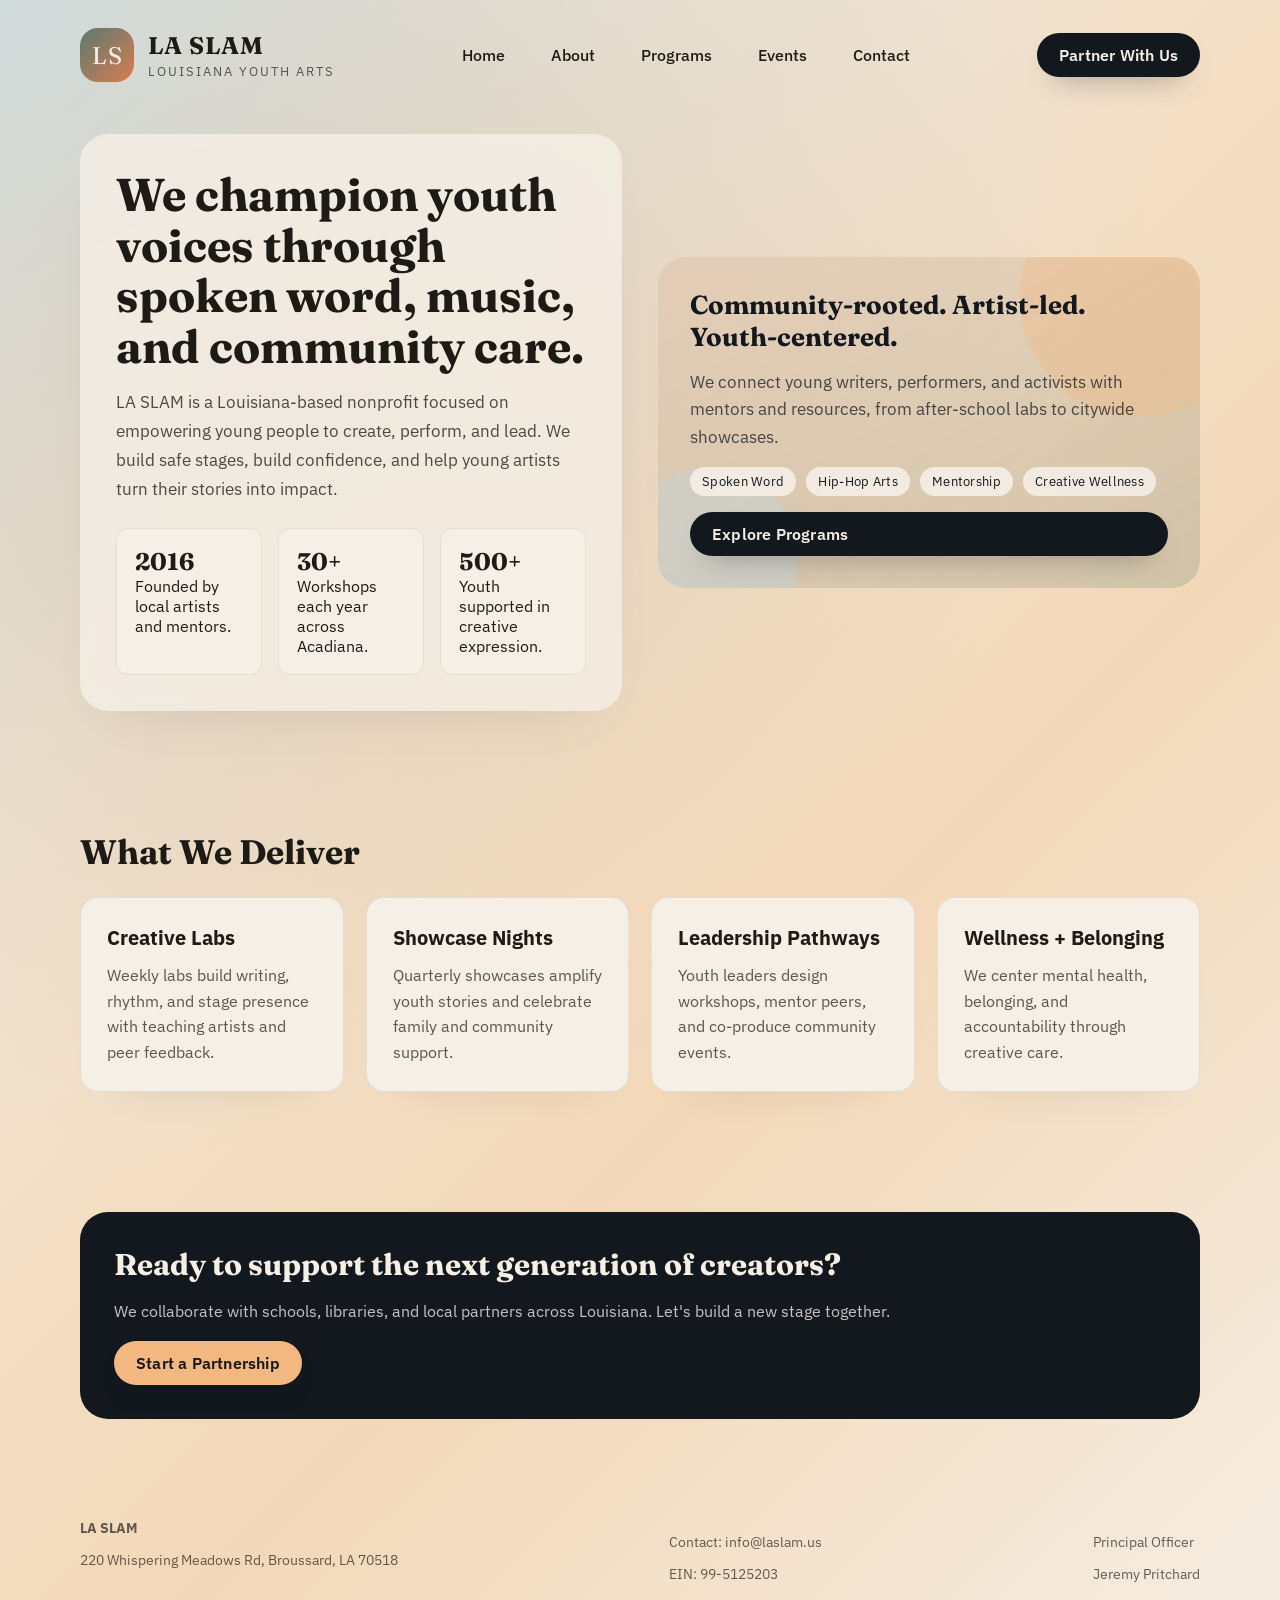
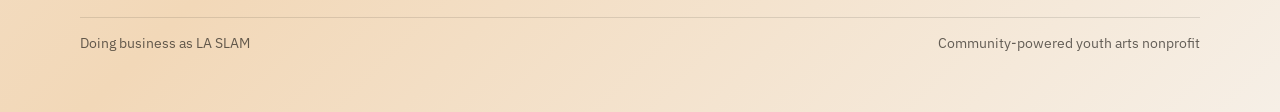
==== index.html @ 97dd2e6e "commit" ====
<!DOCTYPE html>
<html lang="en">
  <head>
    <meta charset="UTF-8" />
    <meta name="viewport" content="width=device-width, initial-scale=1.0" />
    <title>LA SLAM | Community Powered Youth Arts</title>
    <link rel="preconnect" href="https://fonts.googleapis.com" />
    <link rel="preconnect" href="https://fonts.gstatic.com" crossorigin />
    <link
      href="https://fonts.googleapis.com/css2?family=Fraunces:wght@400;600;700&family=IBM+Plex+Sans:wght@300;400;500;600&display=swap"
      rel="stylesheet"
    />
    <link rel="stylesheet" href="css/styles.css" />
  </head>
  <body>
    <a class="skip-link" href="#main">Skip to main content</a>
    <header class="site-header">
      <div class="container header-shell">
        <div class="brand">
          <div class="brand-mark">LS</div>
          <div class="brand-text">
            <h1>LA SLAM</h1>
            <span>Louisiana Youth Arts</span>
          </div>
        </div>
        <nav class="nav" aria-label="Primary">
          <a href="index.html">Home</a>
          <a href="about.html">About</a>
          <a href="programs.html">Programs</a>
          <a href="events.html">Events</a>
          <a href="contact.html">Contact</a>
        </nav>
        <a class="cta" href="contact.html">Partner With Us</a>
      </div>
    </header>

    <main id="main">
      <section class="container hero">
        <div class="hero-card reveal">
          <h2>We champion youth voices through spoken word, music, and community care.</h2>
          <p>
            LA SLAM is a Louisiana-based nonprofit focused on empowering young people to
            create, perform, and lead. We build safe stages, build confidence, and help
            young artists turn their stories into impact.
          </p>
          <div class="hero-stats">
            <div class="stat">
              <strong>2016</strong>
              Founded by local artists and mentors.
            </div>
            <div class="stat">
              <strong>30+ </strong>
              Workshops each year across Acadiana.
            </div>
            <div class="stat">
              <strong>500+ </strong>
              Youth supported in creative expression.
            </div>
          </div>
        </div>
        <div class="glow-panel reveal">
          <div class="panel-content">
            <h3>Community-rooted. Artist-led. Youth-centered.</h3>
            <p>
              We connect young writers, performers, and activists with mentors and
              resources, from after-school labs to citywide showcases.
            </p>
            <div class="tag-row">
              <span class="tag">Spoken Word</span>
              <span class="tag">Hip-Hop Arts</span>
              <span class="tag">Mentorship</span>
              <span class="tag">Creative Wellness</span>
            </div>
            <a class="cta" href="programs.html">Explore Programs</a>
          </div>
        </div>
      </section>

      <section class="section container">
        <h3 class="reveal">What We Deliver</h3>
        <div class="card-grid">
          <article class="card reveal">
            <h4>Creative Labs</h4>
            <p>
              Weekly labs build writing, rhythm, and stage presence with teaching artists
              and peer feedback.
            </p>
          </article>
          <article class="card reveal">
            <h4>Showcase Nights</h4>
            <p>
              Quarterly showcases amplify youth stories and celebrate family and community
              support.
            </p>
          </article>
          <article class="card reveal">
            <h4>Leadership Pathways</h4>
            <p>
              Youth leaders design workshops, mentor peers, and co-produce community events.
            </p>
          </article>
          <article class="card reveal">
            <h4>Wellness + Belonging</h4>
            <p>
              We center mental health, belonging, and accountability through creative care.
            </p>
          </article>
        </div>
      </section>

      <section class="section container">
        <div class="ribbon reveal">
          <h3>Ready to support the next generation of creators?</h3>
          <p>
            We collaborate with schools, libraries, and local partners across Louisiana.
            Let's build a new stage together.
          </p>
          <a class="cta" href="contact.html">Start a Partnership</a>
        </div>
      </section>
    </main>

    <footer class="footer container">
      <div class="footer-top">
        <div>
          <strong>LA SLAM</strong>
          <p>220 Whispering Meadows Rd, Broussard, LA 70518</p>
        </div>
        <div>
          <p>Contact: <a href="mailto:info@laslam.us">info@laslam.us</a></p>
          <p>EIN: 99-5125203</p>
        </div>
        <div>
          <p>Principal Officer</p>
          <p>Jeremy Pritchard</p>
        </div>
      </div>
      <div class="footer-line">
        <span>Doing business as LA SLAM</span>
        <span>Community-powered youth arts nonprofit</span>
      </div>
    </footer>

    <script src="js/main.js"></script>
  </body>
</html>
---- css/styles.css ----
:root {
  --ink: #1e1b16;
  --midnight: #13181f;
  --cream: #f6efe6;
  --sand: #f2d8b8;
  --clay: #d97d54;
  --sage: #5a7a6f;
  --sunrise: #f2b880;
  --sky: #b9d6e4;
  --shadow: rgba(19, 24, 31, 0.16);
  --max-width: 1120px;
  --radius-lg: 28px;
  --radius-md: 18px;
  --radius-sm: 12px;
  --font-display: "Fraunces", "Times New Roman", serif;
  --font-body: "IBM Plex Sans", "Helvetica Neue", Arial, sans-serif;
}

* {
  box-sizing: border-box;
}

body {
  margin: 0;
  font-family: var(--font-body);
  color: var(--ink);
  background: radial-gradient(circle at top left, rgba(185, 214, 228, 0.6), transparent 55%),
    radial-gradient(circle at 20% 20%, rgba(242, 184, 128, 0.5), transparent 45%),
    linear-gradient(135deg, #f6efe6 0%, #f2d8b8 60%, #f6efe6 100%);
  min-height: 100vh;
}

img {
  max-width: 100%;
  display: block;
}

a {
  color: inherit;
  text-decoration: none;
}

.container {
  width: min(var(--max-width), 92vw);
  margin: 0 auto;
}

.skip-link {
  position: absolute;
  left: -999px;
  top: 16px;
  background: var(--midnight);
  color: var(--cream);
  padding: 10px 16px;
  border-radius: 999px;
  z-index: 10;
}

.skip-link:focus {
  left: 16px;
}

.site-header {
  padding: 28px 0 12px;
}

.header-shell {
  display: flex;
  align-items: center;
  justify-content: space-between;
  gap: 24px;
}

.brand {
  display: flex;
  align-items: center;
  gap: 14px;
}

.brand-mark {
  width: 54px;
  height: 54px;
  border-radius: 18px;
  background: linear-gradient(135deg, var(--sage), var(--clay));
  display: grid;
  place-items: center;
  color: var(--cream);
  font-family: var(--font-display);
  font-size: 24px;
  letter-spacing: 1px;
}

.brand-text h1 {
  margin: 0;
  font-family: var(--font-display);
  font-size: 24px;
  letter-spacing: 1px;
}

.brand-text span {
  font-size: 13px;
  text-transform: uppercase;
  letter-spacing: 2px;
  color: rgba(30, 27, 22, 0.7);
}

.nav {
  display: flex;
  gap: 18px;
  font-weight: 500;
}

.nav a {
  padding: 10px 14px;
  border-radius: 999px;
  transition: background 0.3s ease, transform 0.3s ease;
}

.nav a:hover,
.nav a:focus {
  background: rgba(90, 122, 111, 0.16);
  transform: translateY(-2px);
}

.cta {
  display: inline-flex;
  align-items: center;
  gap: 8px;
  padding: 12px 22px;
  border-radius: 999px;
  background: var(--midnight);
  color: var(--cream);
  font-weight: 600;
  letter-spacing: 0.2px;
  box-shadow: 0 14px 28px -18px rgba(19, 24, 31, 0.8);
  transition: transform 0.3s ease, box-shadow 0.3s ease;
}

.cta:hover,
.cta:focus {
  transform: translateY(-2px);
  box-shadow: 0 18px 28px -18px rgba(19, 24, 31, 0.85);
}

.hero {
  display: grid;
  grid-template-columns: repeat(auto-fit, minmax(260px, 1fr));
  align-items: center;
  gap: 36px;
  padding: 40px 0 60px;
}

.hero-card {
  background: rgba(246, 239, 230, 0.8);
  border-radius: var(--radius-lg);
  padding: 36px;
  box-shadow: 0 24px 60px -40px var(--shadow);
  backdrop-filter: blur(6px);
}

.hero h2 {
  font-family: var(--font-display);
  font-size: clamp(32px, 4vw, 46px);
  margin: 0 0 16px;
  line-height: 1.1;
}

.hero p {
  font-size: 17px;
  line-height: 1.7;
  color: rgba(30, 27, 22, 0.78);
  margin: 0 0 24px;
}

.hero-stats {
  display: grid;
  grid-template-columns: repeat(auto-fit, minmax(140px, 1fr));
  gap: 16px;
}

.stat {
  background: var(--cream);
  padding: 18px;
  border-radius: var(--radius-sm);
  border: 1px solid rgba(30, 27, 22, 0.08);
}

.stat strong {
  font-size: 24px;
  font-family: var(--font-display);
  display: block;
}

.glow-panel {
  position: relative;
  border-radius: var(--radius-lg);
  background: linear-gradient(150deg, rgba(217, 125, 84, 0.12), rgba(90, 122, 111, 0.22));
  padding: 32px;
  min-height: 320px;
  overflow: hidden;
}

.glow-panel::before,
.glow-panel::after {
  content: "";
  position: absolute;
  border-radius: 50%;
  opacity: 0.35;
}

.glow-panel::before {
  width: 240px;
  height: 240px;
  background: var(--sunrise);
  top: -80px;
  right: -60px;
}

.glow-panel::after {
  width: 180px;
  height: 180px;
  background: var(--sky);
  bottom: -60px;
  left: -40px;
}

.panel-content {
  position: relative;
  z-index: 1;
  display: flex;
  flex-direction: column;
  gap: 16px;
  color: var(--midnight);
}

.panel-content h3 {
  margin: 0;
  font-family: var(--font-display);
  font-size: 26px;
}

.panel-content p {
  margin: 0;
  line-height: 1.6;
  color: rgba(19, 24, 31, 0.75);
}

.tag-row {
  display: flex;
  flex-wrap: wrap;
  gap: 10px;
}

.tag {
  padding: 6px 12px;
  border-radius: 999px;
  background: rgba(246, 239, 230, 0.9);
  font-size: 13px;
  letter-spacing: 0.3px;
}

.section {
  padding: 60px 0;
}

.section h3 {
  font-family: var(--font-display);
  font-size: clamp(26px, 3vw, 34px);
  margin: 0 0 24px;
}

.card-grid {
  display: grid;
  grid-template-columns: repeat(auto-fit, minmax(240px, 1fr));
  gap: 22px;
}

.card {
  background: var(--cream);
  padding: 26px;
  border-radius: var(--radius-md);
  box-shadow: 0 24px 50px -40px var(--shadow);
  border: 1px solid rgba(30, 27, 22, 0.08);
}

.card h4 {
  margin: 0 0 12px;
  font-size: 20px;
}

.card p {
  margin: 0;
  line-height: 1.6;
  color: rgba(30, 27, 22, 0.72);
}

.event-meta {
  display: flex;
  gap: 10px;
  align-items: center;
  font-size: 12px;
  text-transform: uppercase;
  letter-spacing: 1px;
  color: rgba(30, 27, 22, 0.6);
  margin-bottom: 12px;
}

.event-pill {
  background: var(--sunrise);
  color: var(--midnight);
  padding: 4px 10px;
  border-radius: 999px;
  font-weight: 600;
}

.ribbon {
  background: var(--midnight);
  color: var(--cream);
  border-radius: var(--radius-lg);
  padding: 34px;
  display: flex;
  flex-direction: column;
  gap: 16px;
}

.ribbon h3 {
  margin: 0;
  font-family: var(--font-display);
  font-size: 30px;
}

.ribbon p {
  margin: 0;
  color: rgba(246, 239, 230, 0.8);
  line-height: 1.6;
}

.ribbon .cta {
  align-self: flex-start;
  background: var(--sunrise);
  color: var(--midnight);
}

.split {
  display: grid;
  grid-template-columns: repeat(auto-fit, minmax(260px, 1fr));
  gap: 24px;
  align-items: start;
}

.list {
  display: grid;
  gap: 14px;
}

.list-item {
  display: flex;
  gap: 12px;
  align-items: start;
}

.dot {
  width: 10px;
  height: 10px;
  border-radius: 50%;
  background: var(--clay);
  margin-top: 6px;
}

.footer {
  padding: 40px 0 60px;
  color: rgba(30, 27, 22, 0.68);
  font-size: 14px;
}

.footer-top {
  display: flex;
  flex-wrap: wrap;
  justify-content: space-between;
  gap: 24px;
}

.footer a {
  color: inherit;
}

.footer-line {
  margin-top: 20px;
  border-top: 1px solid rgba(30, 27, 22, 0.12);
  padding-top: 16px;
  display: flex;
  flex-wrap: wrap;
  justify-content: space-between;
  gap: 12px;
}

.reveal {
  opacity: 0;
  transform: translateY(18px);
  transition: opacity 0.6s ease, transform 0.6s ease;
}

.reveal.is-visible {
  opacity: 1;
  transform: translateY(0);
}

.page-hero {
  padding: 30px 0 10px;
}

.page-hero h2 {
  font-family: var(--font-display);
  font-size: clamp(28px, 4vw, 42px);
  margin-bottom: 12px;
}

.page-hero p {
  margin: 0;
  line-height: 1.6;
  color: rgba(30, 27, 22, 0.72);
}

.contact-card {
  background: var(--cream);
  border-radius: var(--radius-lg);
  padding: 30px;
  border: 1px solid rgba(30, 27, 22, 0.08);
  box-shadow: 0 24px 50px -40px var(--shadow);
}

.contact-card h4 {
  margin: 0 0 14px;
}

.contact-card a {
  font-weight: 600;
}

.contact-grid {
  display: grid;
  grid-template-columns: repeat(auto-fit, minmax(220px, 1fr));
  gap: 20px;
}

@media (max-width: 860px) {
  .nav {
    flex-wrap: wrap;
    justify-content: center;
  }

  .header-shell {
    flex-direction: column;
  }

  .hero {
    padding-top: 24px;
  }
}

@media (max-width: 560px) {
  .hero-card,
  .glow-panel,
  .ribbon,
  .contact-card {
    padding: 22px;
  }

  .brand {
    flex-direction: column;
    text-align: center;
  }

  .brand-text h1 {
    font-size: 22px;
  }
}
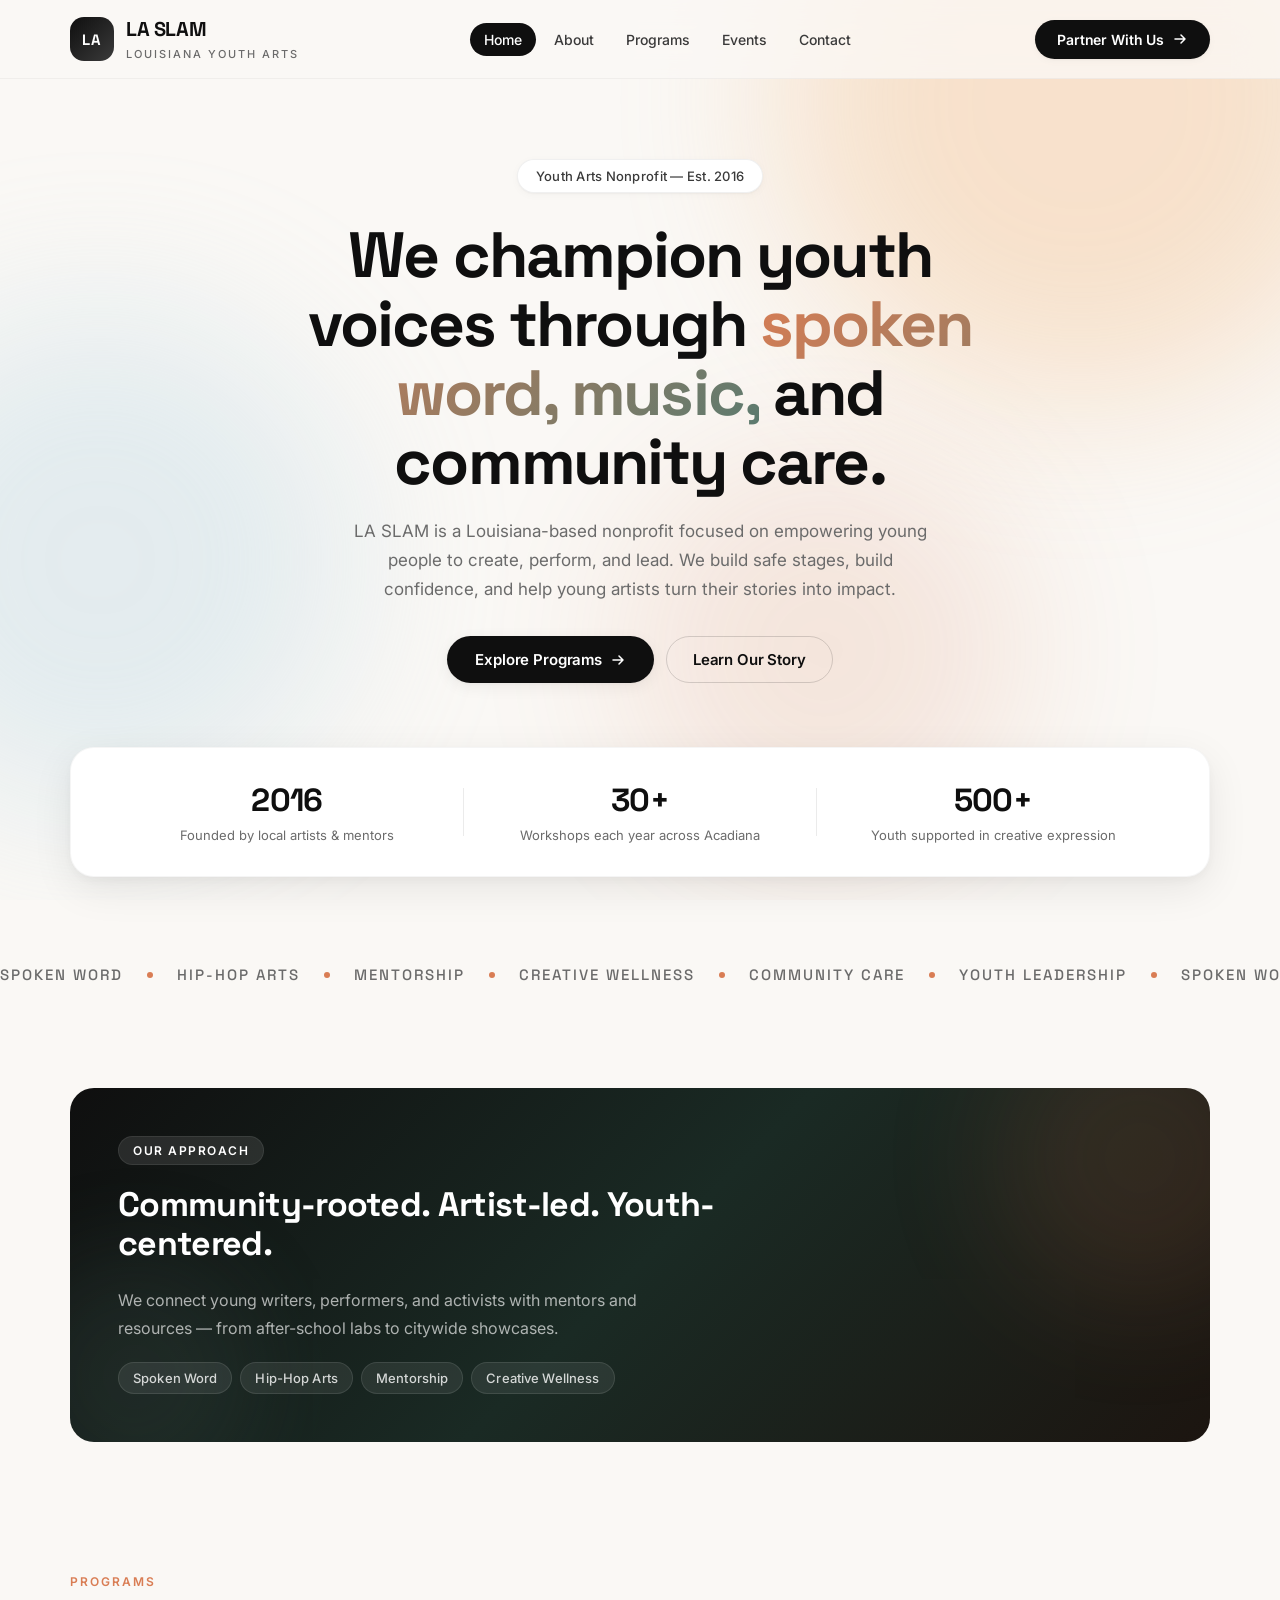
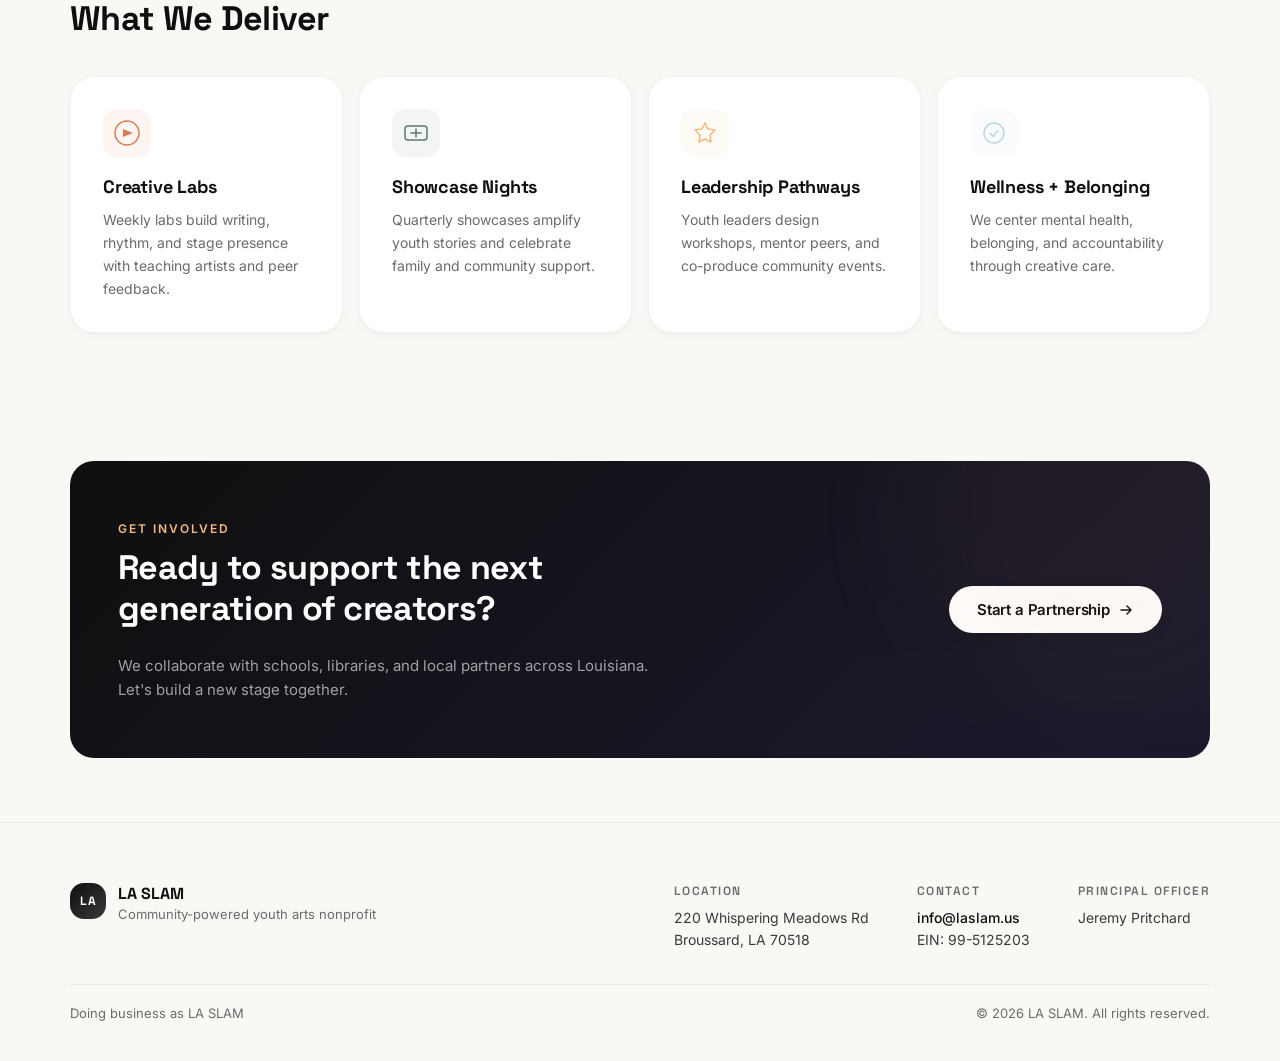
==== commit 6ee7a8e0: "feat: enhance homepage layout and interactivity - Updated font styles to use Space Grotesk and Inter" ====
--- a/index.html
+++ b/index.html
@@ -7,99 +7,176 @@
     <link rel="preconnect" href="https://fonts.googleapis.com" />
     <link rel="preconnect" href="https://fonts.gstatic.com" crossorigin />
     <link
-      href="https://fonts.googleapis.com/css2?family=Fraunces:wght@400;600;700&family=IBM+Plex+Sans:wght@300;400;500;600&display=swap"
+      href="https://fonts.googleapis.com/css2?family=Space+Grotesk:wght@400;500;600;700&family=Inter:wght@300;400;500;600&display=swap"
       rel="stylesheet"
     />
     <link rel="stylesheet" href="css/styles.css" />
   </head>
   <body>
     <a class="skip-link" href="#main">Skip to main content</a>
+
+    <!-- Floating background shapes -->
+    <div class="bg-shapes" aria-hidden="true">
+      <div class="bg-shape bg-shape--1"></div>
+      <div class="bg-shape bg-shape--2"></div>
+      <div class="bg-shape bg-shape--3"></div>
+    </div>
+
     <header class="site-header">
       <div class="container header-shell">
         <div class="brand">
-          <div class="brand-mark">LS</div>
+          <div class="brand-mark">
+            <span>LA</span>
+          </div>
           <div class="brand-text">
             <h1>LA SLAM</h1>
             <span>Louisiana Youth Arts</span>
           </div>
         </div>
         <nav class="nav" aria-label="Primary">
-          <a href="index.html">Home</a>
+          <a href="index.html" class="nav-active">Home</a>
           <a href="about.html">About</a>
           <a href="programs.html">Programs</a>
           <a href="events.html">Events</a>
           <a href="contact.html">Contact</a>
         </nav>
-        <a class="cta" href="contact.html">Partner With Us</a>
+        <a class="cta cta--header" href="contact.html">
+          <span>Partner With Us</span>
+          <svg width="16" height="16" viewBox="0 0 16 16" fill="none"><path d="M3 8h10m0 0L9 4m4 4L9 12" stroke="currentColor" stroke-width="1.5" stroke-linecap="round" stroke-linejoin="round"/></svg>
+        </a>
       </div>
     </header>
 
     <main id="main">
-      <section class="container hero">
-        <div class="hero-card reveal">
-          <h2>We champion youth voices through spoken word, music, and community care.</h2>
-          <p>
+      <!-- Hero -->
+      <section class="hero">
+        <div class="container hero-inner">
+          <div class="hero-badge reveal">Youth Arts Nonprofit &mdash; Est. 2016</div>
+          <h2 class="hero-title reveal">
+            We champion youth voices through
+            <span class="text-gradient">spoken word, music,</span>
+            and community care.
+          </h2>
+          <p class="hero-sub reveal">
             LA SLAM is a Louisiana-based nonprofit focused on empowering young people to
             create, perform, and lead. We build safe stages, build confidence, and help
             young artists turn their stories into impact.
           </p>
-          <div class="hero-stats">
-            <div class="stat">
-              <strong>2016</strong>
-              Founded by local artists and mentors.
-            </div>
-            <div class="stat">
-              <strong>30+ </strong>
-              Workshops each year across Acadiana.
-            </div>
-            <div class="stat">
-              <strong>500+ </strong>
-              Youth supported in creative expression.
-            </div>
-          </div>
-        </div>
-        <div class="glow-panel reveal">
-          <div class="panel-content">
-            <h3>Community-rooted. Artist-led. Youth-centered.</h3>
-            <p>
-              We connect young writers, performers, and activists with mentors and
-              resources, from after-school labs to citywide showcases.
-            </p>
-            <div class="tag-row">
-              <span class="tag">Spoken Word</span>
-              <span class="tag">Hip-Hop Arts</span>
-              <span class="tag">Mentorship</span>
-              <span class="tag">Creative Wellness</span>
-            </div>
-            <a class="cta" href="programs.html">Explore Programs</a>
-          </div>
-        </div>
-      </section>
-
+          <div class="hero-actions reveal">
+            <a class="cta cta--primary" href="programs.html">
+              <span>Explore Programs</span>
+              <svg width="16" height="16" viewBox="0 0 16 16" fill="none"><path d="M3 8h10m0 0L9 4m4 4L9 12" stroke="currentColor" stroke-width="1.5" stroke-linecap="round" stroke-linejoin="round"/></svg>
+            </a>
+            <a class="cta cta--outline" href="about.html">Learn Our Story</a>
+          </div>
+        </div>
+
+        <div class="container stats-bar reveal">
+          <div class="stat">
+            <strong class="stat-num" data-count="2016">2016</strong>
+            <span class="stat-label">Founded by local artists &amp; mentors</span>
+          </div>
+          <div class="stat-divider"></div>
+          <div class="stat">
+            <strong class="stat-num">30+</strong>
+            <span class="stat-label">Workshops each year across Acadiana</span>
+          </div>
+          <div class="stat-divider"></div>
+          <div class="stat">
+            <strong class="stat-num">500+</strong>
+            <span class="stat-label">Youth supported in creative expression</span>
+          </div>
+        </div>
+      </section>
+
+      <!-- Marquee -->
+      <div class="marquee-wrap" aria-hidden="true">
+        <div class="marquee">
+          <span>Spoken Word</span>
+          <span class="marquee-dot"></span>
+          <span>Hip-Hop Arts</span>
+          <span class="marquee-dot"></span>
+          <span>Mentorship</span>
+          <span class="marquee-dot"></span>
+          <span>Creative Wellness</span>
+          <span class="marquee-dot"></span>
+          <span>Community Care</span>
+          <span class="marquee-dot"></span>
+          <span>Youth Leadership</span>
+          <span class="marquee-dot"></span>
+          <span>Spoken Word</span>
+          <span class="marquee-dot"></span>
+          <span>Hip-Hop Arts</span>
+          <span class="marquee-dot"></span>
+          <span>Mentorship</span>
+          <span class="marquee-dot"></span>
+          <span>Creative Wellness</span>
+          <span class="marquee-dot"></span>
+          <span>Community Care</span>
+          <span class="marquee-dot"></span>
+          <span>Youth Leadership</span>
+          <span class="marquee-dot"></span>
+        </div>
+      </div>
+
+      <!-- Mission Panel -->
       <section class="section container">
-        <h3 class="reveal">What We Deliver</h3>
+        <div class="mission-panel reveal">
+          <div class="mission-label">Our Approach</div>
+          <h3 class="mission-title">Community-rooted. Artist-led. Youth-centered.</h3>
+          <p class="mission-desc">
+            We connect young writers, performers, and activists with mentors and
+            resources &mdash; from after-school labs to citywide showcases.
+          </p>
+          <div class="tag-row">
+            <span class="tag">Spoken Word</span>
+            <span class="tag">Hip-Hop Arts</span>
+            <span class="tag">Mentorship</span>
+            <span class="tag">Creative Wellness</span>
+          </div>
+        </div>
+      </section>
+
+      <!-- What We Deliver -->
+      <section class="section container">
+        <div class="section-header reveal">
+          <span class="section-label">Programs</span>
+          <h3>What We Deliver</h3>
+        </div>
         <div class="card-grid">
-          <article class="card reveal">
+          <article class="card reveal" style="--card-accent: #d97d54">
+            <div class="card-icon">
+              <svg width="28" height="28" viewBox="0 0 28 28" fill="none"><circle cx="14" cy="14" r="12" stroke="currentColor" stroke-width="1.5"/><path d="M10 18V10l10 4-10 4z" fill="currentColor"/></svg>
+            </div>
             <h4>Creative Labs</h4>
             <p>
               Weekly labs build writing, rhythm, and stage presence with teaching artists
               and peer feedback.
             </p>
           </article>
-          <article class="card reveal">
+          <article class="card reveal" style="--card-accent: #5a7a6f">
+            <div class="card-icon">
+              <svg width="28" height="28" viewBox="0 0 28 28" fill="none"><rect x="3" y="7" width="22" height="14" rx="3" stroke="currentColor" stroke-width="1.5"/><path d="M9 14h10M14 10v8" stroke="currentColor" stroke-width="1.5" stroke-linecap="round"/></svg>
+            </div>
             <h4>Showcase Nights</h4>
             <p>
               Quarterly showcases amplify youth stories and celebrate family and community
               support.
             </p>
           </article>
-          <article class="card reveal">
+          <article class="card reveal" style="--card-accent: #f2b880">
+            <div class="card-icon">
+              <svg width="28" height="28" viewBox="0 0 28 28" fill="none"><path d="M14 4l3 6 7 1-5 5 1 7-6-3-6 3 1-7-5-5 7-1 3-6z" stroke="currentColor" stroke-width="1.5" stroke-linejoin="round"/></svg>
+            </div>
             <h4>Leadership Pathways</h4>
             <p>
               Youth leaders design workshops, mentor peers, and co-produce community events.
             </p>
           </article>
-          <article class="card reveal">
+          <article class="card reveal" style="--card-accent: #b9d6e4">
+            <div class="card-icon">
+              <svg width="28" height="28" viewBox="0 0 28 28" fill="none"><path d="M14 24c5.523 0 10-4.477 10-10S19.523 4 14 4 4 8.477 4 14s4.477 10 10 10z" stroke="currentColor" stroke-width="1.5"/><path d="M10 14.5l3 3 5-6" stroke="currentColor" stroke-width="1.5" stroke-linecap="round" stroke-linejoin="round"/></svg>
+            </div>
             <h4>Wellness + Belonging</h4>
             <p>
               We center mental health, belonging, and accountability through creative care.
@@ -108,36 +185,57 @@
         </div>
       </section>
 
+      <!-- CTA Ribbon -->
       <section class="section container">
         <div class="ribbon reveal">
-          <h3>Ready to support the next generation of creators?</h3>
-          <p>
-            We collaborate with schools, libraries, and local partners across Louisiana.
-            Let's build a new stage together.
-          </p>
-          <a class="cta" href="contact.html">Start a Partnership</a>
+          <div class="ribbon-content">
+            <span class="ribbon-label">Get Involved</span>
+            <h3>Ready to support the next generation of creators?</h3>
+            <p>
+              We collaborate with schools, libraries, and local partners across Louisiana.
+              Let's build a new stage together.
+            </p>
+          </div>
+          <a class="cta cta--ribbon" href="contact.html">
+            <span>Start a Partnership</span>
+            <svg width="16" height="16" viewBox="0 0 16 16" fill="none"><path d="M3 8h10m0 0L9 4m4 4L9 12" stroke="currentColor" stroke-width="1.5" stroke-linecap="round" stroke-linejoin="round"/></svg>
+          </a>
         </div>
       </section>
     </main>
 
-    <footer class="footer container">
-      <div class="footer-top">
-        <div>
-          <strong>LA SLAM</strong>
-          <p>220 Whispering Meadows Rd, Broussard, LA 70518</p>
-        </div>
-        <div>
-          <p>Contact: <a href="mailto:info@laslam.us">info@laslam.us</a></p>
-          <p>EIN: 99-5125203</p>
-        </div>
-        <div>
-          <p>Principal Officer</p>
-          <p>Jeremy Pritchard</p>
-        </div>
-      </div>
-      <div class="footer-line">
-        <span>Doing business as LA SLAM</span>
-        <span>Community-powered youth arts nonprofit</span>
+    <footer class="footer">
+      <div class="container">
+        <div class="footer-top">
+          <div class="footer-brand">
+            <div class="brand-mark brand-mark--sm">
+              <span>LA</span>
+            </div>
+            <div>
+              <strong>LA SLAM</strong>
+              <p>Community-powered youth arts nonprofit</p>
+            </div>
+          </div>
+          <div class="footer-cols">
+            <div class="footer-col">
+              <h5>Location</h5>
+              <p>220 Whispering Meadows Rd<br>Broussard, LA 70518</p>
+            </div>
+            <div class="footer-col">
+              <h5>Contact</h5>
+              <p><a href="mailto:info@laslam.us">info@laslam.us</a></p>
+              <p>EIN: 99-5125203</p>
+            </div>
+            <div class="footer-col">
+              <h5>Principal Officer</h5>
+              <p>Jeremy Pritchard</p>
+            </div>
+          </div>
+        </div>
+        <div class="footer-line">
+          <span>Doing business as LA SLAM</span>
+          <span>&copy; 2026 LA SLAM. All rights reserved.</span>
+        </div>
       </div>
     </footer>
 
--- a/css/styles.css
+++ b/css/styles.css
@@ -1,297 +1,700 @@
+/* ===== Design Tokens ===== */
 :root {
-  --ink: #1e1b16;
-  --midnight: #13181f;
-  --cream: #f6efe6;
-  --sand: #f2d8b8;
-  --clay: #d97d54;
+  --ink: #0f0f0f;
+  --ink-soft: #3a3a3a;
+  --ink-muted: #6b6b6b;
+  --surface: #ffffff;
+  --surface-dim: #f7f7f5;
+  --surface-hover: #f0eeeb;
+  --accent: #d97d54;
+  --accent-soft: rgba(217, 125, 84, 0.12);
   --sage: #5a7a6f;
+  --sage-soft: rgba(90, 122, 111, 0.1);
   --sunrise: #f2b880;
   --sky: #b9d6e4;
-  --shadow: rgba(19, 24, 31, 0.16);
-  --max-width: 1120px;
-  --radius-lg: 28px;
-  --radius-md: 18px;
-  --radius-sm: 12px;
-  --font-display: "Fraunces", "Times New Roman", serif;
-  --font-body: "IBM Plex Sans", "Helvetica Neue", Arial, sans-serif;
-}
-
-* {
-  box-sizing: border-box;
-}
-
+  --cream: #faf8f5;
+  --shadow-sm: 0 1px 2px rgba(0,0,0,0.04), 0 2px 8px rgba(0,0,0,0.03);
+  --shadow-md: 0 4px 16px rgba(0,0,0,0.06), 0 1px 4px rgba(0,0,0,0.04);
+  --shadow-lg: 0 12px 40px rgba(0,0,0,0.08), 0 4px 12px rgba(0,0,0,0.04);
+  --shadow-xl: 0 24px 60px rgba(0,0,0,0.1), 0 8px 20px rgba(0,0,0,0.06);
+  --max-width: 1140px;
+  --radius-full: 999px;
+  --radius-xl: 24px;
+  --radius-lg: 18px;
+  --radius-md: 14px;
+  --radius-sm: 10px;
+  --font-display: "Space Grotesk", system-ui, sans-serif;
+  --font-body: "Inter", system-ui, sans-serif;
+  --ease-out: cubic-bezier(0.16, 1, 0.3, 1);
+  --ease-spring: cubic-bezier(0.34, 1.56, 0.64, 1);
+}
+
+/* ===== Reset ===== */
+*, *::before, *::after { box-sizing: border-box; margin: 0; }
 body {
-  margin: 0;
   font-family: var(--font-body);
   color: var(--ink);
-  background: radial-gradient(circle at top left, rgba(185, 214, 228, 0.6), transparent 55%),
-    radial-gradient(circle at 20% 20%, rgba(242, 184, 128, 0.5), transparent 45%),
-    linear-gradient(135deg, #f6efe6 0%, #f2d8b8 60%, #f6efe6 100%);
+  background: var(--cream);
   min-height: 100vh;
-}
-
-img {
-  max-width: 100%;
-  display: block;
-}
-
-a {
-  color: inherit;
-  text-decoration: none;
-}
-
+  overflow-x: hidden;
+  -webkit-font-smoothing: antialiased;
+  -moz-osx-font-smoothing: grayscale;
+}
+img { max-width: 100%; display: block; }
+a { color: inherit; text-decoration: none; }
+h1, h2, h3, h4, h5 { font-family: var(--font-display); }
+
+/* ===== Layout ===== */
 .container {
-  width: min(var(--max-width), 92vw);
+  width: min(var(--max-width), 90vw);
   margin: 0 auto;
 }
 
+/* ===== Background Shapes ===== */
+.bg-shapes {
+  position: fixed;
+  inset: 0;
+  pointer-events: none;
+  z-index: 0;
+  overflow: hidden;
+}
+.bg-shape {
+  position: absolute;
+  border-radius: 50%;
+  filter: blur(80px);
+  opacity: 0.35;
+  animation: floatShape 20s ease-in-out infinite;
+}
+.bg-shape--1 {
+  width: 600px; height: 600px;
+  background: var(--sunrise);
+  top: -200px; right: -100px;
+  animation-delay: 0s;
+}
+.bg-shape--2 {
+  width: 500px; height: 500px;
+  background: var(--sky);
+  bottom: 10%; left: -150px;
+  animation-delay: -7s;
+}
+.bg-shape--3 {
+  width: 400px; height: 400px;
+  background: var(--accent);
+  top: 50%; right: 20%;
+  opacity: 0.15;
+  animation-delay: -14s;
+}
+@keyframes floatShape {
+  0%, 100% { transform: translate(0, 0) scale(1); }
+  33% { transform: translate(30px, -20px) scale(1.05); }
+  66% { transform: translate(-20px, 15px) scale(0.95); }
+}
+
+/* ===== Skip Link ===== */
 .skip-link {
   position: absolute;
-  left: -999px;
-  top: 16px;
-  background: var(--midnight);
-  color: var(--cream);
+  left: -999px; top: 16px;
+  background: var(--ink);
+  color: var(--surface);
   padding: 10px 16px;
-  border-radius: 999px;
-  z-index: 10;
-}
-
-.skip-link:focus {
-  left: 16px;
-}
-
+  border-radius: var(--radius-full);
+  z-index: 100;
+  font-size: 14px;
+}
+.skip-link:focus { left: 16px; }
+
+/* ===== Header ===== */
 .site-header {
-  padding: 28px 0 12px;
-}
-
+  position: sticky;
+  top: 0;
+  z-index: 50;
+  padding: 16px 0;
+  background: rgba(250, 248, 245, 0.8);
+  backdrop-filter: blur(20px) saturate(1.2);
+  border-bottom: 1px solid rgba(0,0,0,0.04);
+}
 .header-shell {
   display: flex;
   align-items: center;
   justify-content: space-between;
-  gap: 24px;
-}
-
+  gap: 20px;
+}
 .brand {
   display: flex;
   align-items: center;
-  gap: 14px;
-}
-
+  gap: 12px;
+}
 .brand-mark {
-  width: 54px;
-  height: 54px;
-  border-radius: 18px;
-  background: linear-gradient(135deg, var(--sage), var(--clay));
+  width: 44px; height: 44px;
+  border-radius: var(--radius-md);
+  background: linear-gradient(135deg, var(--ink) 0%, var(--ink-soft) 100%);
   display: grid;
   place-items: center;
-  color: var(--cream);
+  color: var(--surface);
   font-family: var(--font-display);
-  font-size: 24px;
+  font-size: 15px;
+  font-weight: 700;
   letter-spacing: 1px;
-}
-
+  transition: transform 0.3s var(--ease-spring);
+}
+.brand-mark:hover { transform: rotate(-6deg) scale(1.05); }
+.brand-mark--sm {
+  width: 36px; height: 36px;
+  font-size: 12px;
+}
 .brand-text h1 {
-  margin: 0;
-  font-family: var(--font-display);
-  font-size: 24px;
-  letter-spacing: 1px;
-}
-
+  font-size: 20px;
+  font-weight: 700;
+  letter-spacing: -0.02em;
+}
 .brand-text span {
-  font-size: 13px;
+  font-size: 11px;
   text-transform: uppercase;
   letter-spacing: 2px;
-  color: rgba(30, 27, 22, 0.7);
-}
-
+  color: var(--ink-muted);
+  font-weight: 500;
+}
+
+/* ===== Nav ===== */
 .nav {
   display: flex;
-  gap: 18px;
+  gap: 4px;
   font-weight: 500;
-}
-
+  font-size: 14px;
+}
 .nav a {
-  padding: 10px 14px;
-  border-radius: 999px;
-  transition: background 0.3s ease, transform 0.3s ease;
-}
-
-.nav a:hover,
-.nav a:focus {
-  background: rgba(90, 122, 111, 0.16);
-  transform: translateY(-2px);
-}
-
+  padding: 8px 14px;
+  border-radius: var(--radius-full);
+  transition: all 0.2s ease;
+  color: var(--ink-soft);
+}
+.nav a:hover, .nav a:focus {
+  background: var(--surface-hover);
+  color: var(--ink);
+}
+.nav-active {
+  background: var(--ink) !important;
+  color: var(--surface) !important;
+}
+
+/* ===== CTAs ===== */
 .cta {
   display: inline-flex;
   align-items: center;
   gap: 8px;
-  padding: 12px 22px;
-  border-radius: 999px;
-  background: var(--midnight);
-  color: var(--cream);
+  padding: 11px 22px;
+  border-radius: var(--radius-full);
   font-weight: 600;
-  letter-spacing: 0.2px;
-  box-shadow: 0 14px 28px -18px rgba(19, 24, 31, 0.8);
-  transition: transform 0.3s ease, box-shadow 0.3s ease;
-}
-
-.cta:hover,
-.cta:focus {
+  font-size: 14px;
+  letter-spacing: -0.01em;
+  transition: all 0.3s var(--ease-out);
+  cursor: pointer;
+  white-space: nowrap;
+}
+.cta svg { transition: transform 0.3s var(--ease-out); }
+.cta:hover svg { transform: translateX(3px); }
+
+.cta--header {
+  background: var(--ink);
+  color: var(--surface);
+  box-shadow: var(--shadow-sm);
+}
+.cta--header:hover {
+  box-shadow: var(--shadow-md);
+  transform: translateY(-1px);
+}
+
+.cta--primary {
+  background: var(--ink);
+  color: var(--surface);
+  padding: 14px 28px;
+  font-size: 15px;
+  box-shadow: var(--shadow-md);
+}
+.cta--primary:hover {
+  box-shadow: var(--shadow-lg);
   transform: translateY(-2px);
-  box-shadow: 0 18px 28px -18px rgba(19, 24, 31, 0.85);
-}
-
+}
+
+.cta--outline {
+  background: transparent;
+  color: var(--ink);
+  border: 1.5px solid rgba(0,0,0,0.15);
+  padding: 13px 26px;
+  font-size: 15px;
+}
+.cta--outline:hover {
+  border-color: rgba(0,0,0,0.3);
+  background: var(--surface);
+  box-shadow: var(--shadow-sm);
+}
+
+.cta--ribbon {
+  background: var(--surface);
+  color: var(--ink);
+  padding: 14px 28px;
+  font-size: 15px;
+  box-shadow: var(--shadow-md);
+}
+.cta--ribbon:hover {
+  box-shadow: var(--shadow-lg);
+  transform: translateY(-2px);
+}
+
+/* ===== Hero ===== */
 .hero {
+  position: relative;
+  z-index: 1;
+  padding: 80px 0 0;
+}
+.hero-inner {
+  text-align: center;
+  max-width: 780px;
+  margin: 0 auto;
+}
+.hero-badge {
+  display: inline-block;
+  padding: 8px 18px;
+  border-radius: var(--radius-full);
+  background: var(--surface);
+  border: 1px solid rgba(0,0,0,0.06);
+  font-size: 13px;
+  font-weight: 500;
+  color: var(--ink-soft);
+  letter-spacing: 0.02em;
+  margin-bottom: 28px;
+  box-shadow: var(--shadow-sm);
+}
+.hero-title {
+  font-size: clamp(36px, 5.5vw, 64px);
+  line-height: 1.08;
+  letter-spacing: -0.03em;
+  font-weight: 700;
+  margin-bottom: 20px;
+}
+.text-gradient {
+  background: linear-gradient(135deg, var(--accent), var(--sage));
+  -webkit-background-clip: text;
+  -webkit-text-fill-color: transparent;
+  background-clip: text;
+}
+.hero-sub {
+  font-size: 17px;
+  line-height: 1.7;
+  color: var(--ink-muted);
+  max-width: 600px;
+  margin: 0 auto 32px;
+}
+.hero-actions {
+  display: flex;
+  gap: 12px;
+  justify-content: center;
+  flex-wrap: wrap;
+}
+
+/* ===== Stats Bar ===== */
+.stats-bar {
+  display: flex;
+  align-items: center;
+  justify-content: center;
+  gap: 0;
+  margin-top: 64px;
+  padding: 32px 40px;
+  background: var(--surface);
+  border-radius: var(--radius-xl);
+  box-shadow: var(--shadow-lg);
+  border: 1px solid rgba(0,0,0,0.04);
+}
+.stat {
+  flex: 1;
+  text-align: center;
+  padding: 0 28px;
+}
+.stat-num {
+  display: block;
+  font-family: var(--font-display);
+  font-size: 32px;
+  font-weight: 700;
+  letter-spacing: -0.02em;
+  color: var(--ink);
+  margin-bottom: 4px;
+}
+.stat-label {
+  font-size: 13px;
+  color: var(--ink-muted);
+  line-height: 1.4;
+}
+.stat-divider {
+  width: 1px;
+  height: 48px;
+  background: rgba(0,0,0,0.08);
+  flex-shrink: 0;
+}
+
+/* ===== Marquee ===== */
+.marquee-wrap {
+  position: relative;
+  z-index: 1;
+  overflow: hidden;
+  padding: 40px 0;
+  margin: 48px 0 0;
+}
+.marquee {
+  display: flex;
+  gap: 24px;
+  animation: marqueeScroll 25s linear infinite;
+  width: max-content;
+  font-family: var(--font-display);
+  font-size: 15px;
+  font-weight: 500;
+  color: var(--ink-muted);
+  text-transform: uppercase;
+  letter-spacing: 2px;
+}
+.marquee span { white-space: nowrap; }
+.marquee-dot {
+  width: 6px; height: 6px;
+  border-radius: 50%;
+  background: var(--accent);
+  flex-shrink: 0;
+  align-self: center;
+}
+@keyframes marqueeScroll {
+  0% { transform: translateX(0); }
+  100% { transform: translateX(-50%); }
+}
+
+/* ===== Mission Panel ===== */
+.mission-panel {
+  position: relative;
+  padding: 48px;
+  border-radius: var(--radius-xl);
+  background: linear-gradient(135deg, var(--ink) 0%, #1a2a24 50%, #1c1510 100%);
+  color: var(--surface);
+  overflow: hidden;
+}
+.mission-panel::before {
+  content: "";
+  position: absolute;
+  top: -80px; right: -80px;
+  width: 300px; height: 300px;
+  border-radius: 50%;
+  background: var(--accent);
+  opacity: 0.12;
+  filter: blur(60px);
+}
+.mission-panel::after {
+  content: "";
+  position: absolute;
+  bottom: -60px; left: -60px;
+  width: 250px; height: 250px;
+  border-radius: 50%;
+  background: var(--sage);
+  opacity: 0.15;
+  filter: blur(50px);
+}
+.mission-label {
+  position: relative;
+  z-index: 1;
+  display: inline-block;
+  padding: 6px 14px;
+  border-radius: var(--radius-full);
+  background: rgba(255,255,255,0.1);
+  border: 1px solid rgba(255,255,255,0.08);
+  font-size: 12px;
+  font-weight: 600;
+  text-transform: uppercase;
+  letter-spacing: 1.5px;
+  margin-bottom: 20px;
+}
+.mission-title {
+  position: relative;
+  z-index: 1;
+  font-size: clamp(26px, 3.5vw, 38px);
+  line-height: 1.15;
+  letter-spacing: -0.02em;
+  margin-bottom: 14px;
+  max-width: 600px;
+}
+.mission-desc {
+  position: relative;
+  z-index: 1;
+  font-size: 16px;
+  line-height: 1.7;
+  color: rgba(255,255,255,0.65);
+  max-width: 540px;
+  margin-bottom: 20px;
+}
+.mission-panel .tag-row {
+  position: relative;
+  z-index: 1;
+}
+.mission-panel .tag {
+  background: rgba(255,255,255,0.08);
+  border: 1px solid rgba(255,255,255,0.1);
+  color: rgba(255,255,255,0.8);
+}
+
+/* ===== Sections ===== */
+.section {
+  position: relative;
+  z-index: 1;
+  padding: 64px 0;
+}
+.section-header {
+  margin-bottom: 36px;
+}
+.section-label {
+  display: inline-block;
+  font-size: 12px;
+  font-weight: 600;
+  text-transform: uppercase;
+  letter-spacing: 2px;
+  color: var(--accent);
+  margin-bottom: 8px;
+}
+.section-header h3 {
+  font-size: clamp(28px, 3.5vw, 40px);
+  letter-spacing: -0.02em;
+  font-weight: 700;
+}
+
+/* ===== Tags ===== */
+.tag-row {
+  display: flex;
+  flex-wrap: wrap;
+  gap: 8px;
+}
+.tag {
+  padding: 7px 14px;
+  border-radius: var(--radius-full);
+  background: var(--surface);
+  border: 1px solid rgba(0,0,0,0.06);
+  font-size: 13px;
+  font-weight: 500;
+  color: var(--ink-soft);
+  letter-spacing: 0.01em;
+}
+
+/* ===== Card Grid ===== */
+.card-grid {
   display: grid;
   grid-template-columns: repeat(auto-fit, minmax(260px, 1fr));
-  align-items: center;
-  gap: 36px;
-  padding: 40px 0 60px;
-}
-
-.hero-card {
-  background: rgba(246, 239, 230, 0.8);
-  border-radius: var(--radius-lg);
-  padding: 36px;
-  box-shadow: 0 24px 60px -40px var(--shadow);
-  backdrop-filter: blur(6px);
-}
-
-.hero h2 {
-  font-family: var(--font-display);
-  font-size: clamp(32px, 4vw, 46px);
-  margin: 0 0 16px;
-  line-height: 1.1;
-}
-
-.hero p {
-  font-size: 17px;
-  line-height: 1.7;
-  color: rgba(30, 27, 22, 0.78);
-  margin: 0 0 24px;
-}
-
-.hero-stats {
-  display: grid;
-  grid-template-columns: repeat(auto-fit, minmax(140px, 1fr));
   gap: 16px;
 }
-
-.stat {
-  background: var(--cream);
-  padding: 18px;
-  border-radius: var(--radius-sm);
-  border: 1px solid rgba(30, 27, 22, 0.08);
-}
-
-.stat strong {
-  font-size: 24px;
-  font-family: var(--font-display);
-  display: block;
-}
-
-.glow-panel {
-  position: relative;
-  border-radius: var(--radius-lg);
-  background: linear-gradient(150deg, rgba(217, 125, 84, 0.12), rgba(90, 122, 111, 0.22));
+.card {
+  position: relative;
+  background: var(--surface);
   padding: 32px;
-  min-height: 320px;
+  border-radius: var(--radius-xl);
+  border: 1px solid rgba(0,0,0,0.05);
+  box-shadow: var(--shadow-sm);
+  transition: all 0.4s var(--ease-out);
   overflow: hidden;
 }
-
-.glow-panel::before,
-.glow-panel::after {
+.card::before {
   content: "";
   position: absolute;
+  top: 0; left: 0; right: 0;
+  height: 3px;
+  background: var(--card-accent, var(--accent));
+  opacity: 0;
+  transition: opacity 0.3s ease;
+}
+.card:hover {
+  box-shadow: var(--shadow-lg);
+  transform: translateY(-4px);
+}
+.card:hover::before { opacity: 1; }
+
+.card-icon {
+  width: 48px; height: 48px;
+  border-radius: var(--radius-md);
+  display: grid;
+  place-items: center;
+  margin-bottom: 18px;
+  color: var(--card-accent, var(--accent));
+  background: color-mix(in srgb, var(--card-accent, var(--accent)) 8%, transparent);
+}
+.card h4 {
+  font-size: 18px;
+  font-weight: 700;
+  letter-spacing: -0.01em;
+  margin-bottom: 10px;
+}
+.card p {
+  font-size: 14px;
+  line-height: 1.65;
+  color: var(--ink-muted);
+}
+
+/* ===== Ribbon ===== */
+.ribbon {
+  position: relative;
+  background: linear-gradient(135deg, var(--ink) 0%, #1a1a2e 100%);
+  color: var(--surface);
+  border-radius: var(--radius-xl);
+  padding: 56px 48px;
+  display: flex;
+  align-items: center;
+  justify-content: space-between;
+  gap: 32px;
+  overflow: hidden;
+}
+.ribbon::before {
+  content: "";
+  position: absolute;
+  width: 400px; height: 400px;
   border-radius: 50%;
-  opacity: 0.35;
-}
-
-.glow-panel::before {
-  width: 240px;
-  height: 240px;
-  background: var(--sunrise);
-  top: -80px;
-  right: -60px;
-}
-
-.glow-panel::after {
-  width: 180px;
-  height: 180px;
-  background: var(--sky);
-  bottom: -60px;
-  left: -40px;
-}
-
-.panel-content {
-  position: relative;
-  z-index: 1;
-  display: flex;
-  flex-direction: column;
-  gap: 16px;
-  color: var(--midnight);
-}
-
-.panel-content h3 {
-  margin: 0;
+  background: var(--accent);
+  opacity: 0.06;
+  right: -100px; top: -150px;
+  filter: blur(60px);
+}
+.ribbon-content { position: relative; z-index: 1; max-width: 560px; }
+.ribbon-label {
+  display: inline-block;
+  font-size: 12px;
+  font-weight: 600;
+  text-transform: uppercase;
+  letter-spacing: 2px;
+  color: var(--sunrise);
+  margin-bottom: 12px;
+}
+.ribbon h3 {
+  font-size: clamp(24px, 3vw, 32px);
+  letter-spacing: -0.02em;
+  margin-bottom: 12px;
+  line-height: 1.2;
+}
+.ribbon p {
+  color: rgba(255,255,255,0.6);
+  line-height: 1.6;
+  font-size: 15px;
+}
+
+/* ===== Footer ===== */
+.footer {
+  position: relative;
+  z-index: 1;
+  padding: 60px 0 40px;
+  border-top: 1px solid rgba(0,0,0,0.06);
+}
+.footer-top {
+  display: flex;
+  justify-content: space-between;
+  gap: 40px;
+  flex-wrap: wrap;
+}
+.footer-brand {
+  display: flex;
+  align-items: flex-start;
+  gap: 12px;
+}
+.footer-brand strong {
   font-family: var(--font-display);
-  font-size: 26px;
-}
-
-.panel-content p {
+  font-size: 16px;
+  display: block;
+  margin-bottom: 2px;
+}
+.footer-brand p {
+  font-size: 13px;
+  color: var(--ink-muted);
+}
+.footer-cols {
+  display: flex;
+  gap: 48px;
+  flex-wrap: wrap;
+}
+.footer-col h5 {
+  font-size: 12px;
+  text-transform: uppercase;
+  letter-spacing: 1.5px;
+  color: var(--ink-muted);
+  margin-bottom: 8px;
+  font-weight: 600;
+}
+.footer-col p {
+  font-size: 14px;
+  color: var(--ink-soft);
+  line-height: 1.6;
+}
+.footer-col a {
+  color: var(--ink);
+  font-weight: 500;
+  transition: color 0.2s ease;
+}
+.footer-col a:hover { color: var(--accent); }
+.footer-line {
+  margin-top: 32px;
+  padding-top: 20px;
+  border-top: 1px solid rgba(0,0,0,0.06);
+  display: flex;
+  flex-wrap: wrap;
+  justify-content: space-between;
+  gap: 12px;
+  font-size: 13px;
+  color: var(--ink-muted);
+}
+
+/* ===== Reveal Animations ===== */
+.reveal {
+  opacity: 0;
+  transform: translateY(24px);
+  transition: opacity 0.7s var(--ease-out), transform 0.7s var(--ease-out);
+}
+.reveal.is-visible {
+  opacity: 1;
+  transform: translateY(0);
+}
+.card-grid .reveal:nth-child(2) { transition-delay: 0.08s; }
+.card-grid .reveal:nth-child(3) { transition-delay: 0.16s; }
+.card-grid .reveal:nth-child(4) { transition-delay: 0.24s; }
+
+/* ===== Page-level Shared Styles ===== */
+.page-hero {
+  padding: 30px 0 10px;
+}
+.page-hero h2 {
+  font-family: var(--font-display);
+  font-size: clamp(28px, 4vw, 42px);
+  margin-bottom: 12px;
+}
+.page-hero p {
   margin: 0;
   line-height: 1.6;
-  color: rgba(19, 24, 31, 0.75);
-}
-
-.tag-row {
-  display: flex;
-  flex-wrap: wrap;
-  gap: 10px;
-}
-
-.tag {
-  padding: 6px 12px;
-  border-radius: 999px;
-  background: rgba(246, 239, 230, 0.9);
-  font-size: 13px;
-  letter-spacing: 0.3px;
-}
-
-.section {
-  padding: 60px 0;
-}
-
-.section h3 {
-  font-family: var(--font-display);
-  font-size: clamp(26px, 3vw, 34px);
-  margin: 0 0 24px;
-}
-
-.card-grid {
+  color: var(--ink-muted);
+}
+
+.contact-card {
+  background: var(--surface);
+  border-radius: var(--radius-xl);
+  padding: 30px;
+  border: 1px solid rgba(0,0,0,0.05);
+  box-shadow: var(--shadow-sm);
+}
+.contact-card h4 { margin: 0 0 14px; }
+.contact-card a { font-weight: 600; }
+.contact-grid {
   display: grid;
-  grid-template-columns: repeat(auto-fit, minmax(240px, 1fr));
-  gap: 22px;
-}
-
-.card {
-  background: var(--cream);
-  padding: 26px;
-  border-radius: var(--radius-md);
-  box-shadow: 0 24px 50px -40px var(--shadow);
-  border: 1px solid rgba(30, 27, 22, 0.08);
-}
-
-.card h4 {
-  margin: 0 0 12px;
-  font-size: 20px;
-}
-
-.card p {
-  margin: 0;
-  line-height: 1.6;
-  color: rgba(30, 27, 22, 0.72);
+  grid-template-columns: repeat(auto-fit, minmax(220px, 1fr));
+  gap: 20px;
+}
+
+.split {
+  display: grid;
+  grid-template-columns: repeat(auto-fit, minmax(260px, 1fr));
+  gap: 24px;
+  align-items: start;
+}
+.list { display: grid; gap: 14px; }
+.list-item { display: flex; gap: 12px; align-items: start; }
+.dot {
+  width: 10px; height: 10px;
+  border-radius: 50%;
+  background: var(--accent);
+  margin-top: 6px;
+  flex-shrink: 0;
 }
 
 .event-meta {
@@ -301,177 +704,73 @@
   font-size: 12px;
   text-transform: uppercase;
   letter-spacing: 1px;
-  color: rgba(30, 27, 22, 0.6);
+  color: var(--ink-muted);
   margin-bottom: 12px;
 }
-
 .event-pill {
   background: var(--sunrise);
-  color: var(--midnight);
+  color: var(--ink);
   padding: 4px 10px;
-  border-radius: 999px;
+  border-radius: var(--radius-full);
   font-weight: 600;
 }
 
-.ribbon {
-  background: var(--midnight);
-  color: var(--cream);
-  border-radius: var(--radius-lg);
-  padding: 34px;
+/* Old class compat for other pages */
+.glow-panel {
+  position: relative;
+  border-radius: var(--radius-xl);
+  background: linear-gradient(150deg, rgba(217, 125, 84, 0.12), rgba(90, 122, 111, 0.22));
+  padding: 32px;
+  min-height: 320px;
+  overflow: hidden;
+}
+.panel-content {
+  position: relative;
+  z-index: 1;
   display: flex;
   flex-direction: column;
   gap: 16px;
 }
-
-.ribbon h3 {
-  margin: 0;
+.panel-content h3 { margin: 0; font-size: 26px; }
+.panel-content p { margin: 0; line-height: 1.6; color: var(--ink-muted); }
+
+.section h3 {
   font-family: var(--font-display);
-  font-size: 30px;
-}
-
-.ribbon p {
-  margin: 0;
-  color: rgba(246, 239, 230, 0.8);
-  line-height: 1.6;
-}
-
-.ribbon .cta {
-  align-self: flex-start;
-  background: var(--sunrise);
-  color: var(--midnight);
-}
-
-.split {
-  display: grid;
-  grid-template-columns: repeat(auto-fit, minmax(260px, 1fr));
-  gap: 24px;
-  align-items: start;
-}
-
-.list {
-  display: grid;
-  gap: 14px;
-}
-
-.list-item {
-  display: flex;
-  gap: 12px;
-  align-items: start;
-}
-
-.dot {
-  width: 10px;
-  height: 10px;
-  border-radius: 50%;
-  background: var(--clay);
-  margin-top: 6px;
-}
-
-.footer {
-  padding: 40px 0 60px;
-  color: rgba(30, 27, 22, 0.68);
-  font-size: 14px;
-}
-
-.footer-top {
-  display: flex;
-  flex-wrap: wrap;
-  justify-content: space-between;
-  gap: 24px;
-}
-
-.footer a {
-  color: inherit;
-}
-
-.footer-line {
-  margin-top: 20px;
-  border-top: 1px solid rgba(30, 27, 22, 0.12);
-  padding-top: 16px;
-  display: flex;
-  flex-wrap: wrap;
-  justify-content: space-between;
-  gap: 12px;
-}
-
-.reveal {
-  opacity: 0;
-  transform: translateY(18px);
-  transition: opacity 0.6s ease, transform 0.6s ease;
-}
-
-.reveal.is-visible {
-  opacity: 1;
-  transform: translateY(0);
-}
-
-.page-hero {
-  padding: 30px 0 10px;
-}
-
-.page-hero h2 {
-  font-family: var(--font-display);
-  font-size: clamp(28px, 4vw, 42px);
-  margin-bottom: 12px;
-}
-
-.page-hero p {
-  margin: 0;
-  line-height: 1.6;
-  color: rgba(30, 27, 22, 0.72);
-}
-
-.contact-card {
-  background: var(--cream);
-  border-radius: var(--radius-lg);
-  padding: 30px;
-  border: 1px solid rgba(30, 27, 22, 0.08);
-  box-shadow: 0 24px 50px -40px var(--shadow);
-}
-
-.contact-card h4 {
-  margin: 0 0 14px;
-}
-
-.contact-card a {
-  font-weight: 600;
-}
-
-.contact-grid {
-  display: grid;
-  grid-template-columns: repeat(auto-fit, minmax(220px, 1fr));
-  gap: 20px;
-}
-
+  font-size: clamp(26px, 3vw, 34px);
+  margin: 0 0 24px;
+}
+
+/* ===== Responsive ===== */
 @media (max-width: 860px) {
-  .nav {
-    flex-wrap: wrap;
-    justify-content: center;
+  .nav { flex-wrap: wrap; justify-content: center; }
+  .header-shell { flex-direction: column; gap: 12px; }
+  .hero { padding: 48px 0 0; }
+  .stats-bar {
+    flex-direction: column;
+    gap: 20px;
+    padding: 28px 24px;
   }
-
-  .header-shell {
+  .stat { padding: 0; }
+  .stat-divider {
+    width: 60px; height: 1px;
+  }
+  .ribbon {
     flex-direction: column;
+    padding: 40px 28px;
+    text-align: center;
+    align-items: center;
   }
-
-  .hero {
-    padding-top: 24px;
-  }
+  .ribbon-content { max-width: 100%; }
+  .footer-top { flex-direction: column; gap: 28px; }
+  .footer-cols { gap: 32px; }
 }
 
 @media (max-width: 560px) {
-  .hero-card,
-  .glow-panel,
-  .ribbon,
-  .contact-card {
-    padding: 22px;
-  }
-
-  .brand {
-    flex-direction: column;
-    text-align: center;
-  }
-
-  .brand-text h1 {
-    font-size: 22px;
-  }
-}
+  .hero-title { font-size: clamp(30px, 8vw, 42px); }
+  .mission-panel { padding: 32px 24px; }
+  .card { padding: 24px; }
+  .brand { flex-direction: column; text-align: center; }
+  .brand-text h1 { font-size: 18px; }
+  .cta--header span { display: none; }
+  .cta--header { padding: 11px 14px; }
+}
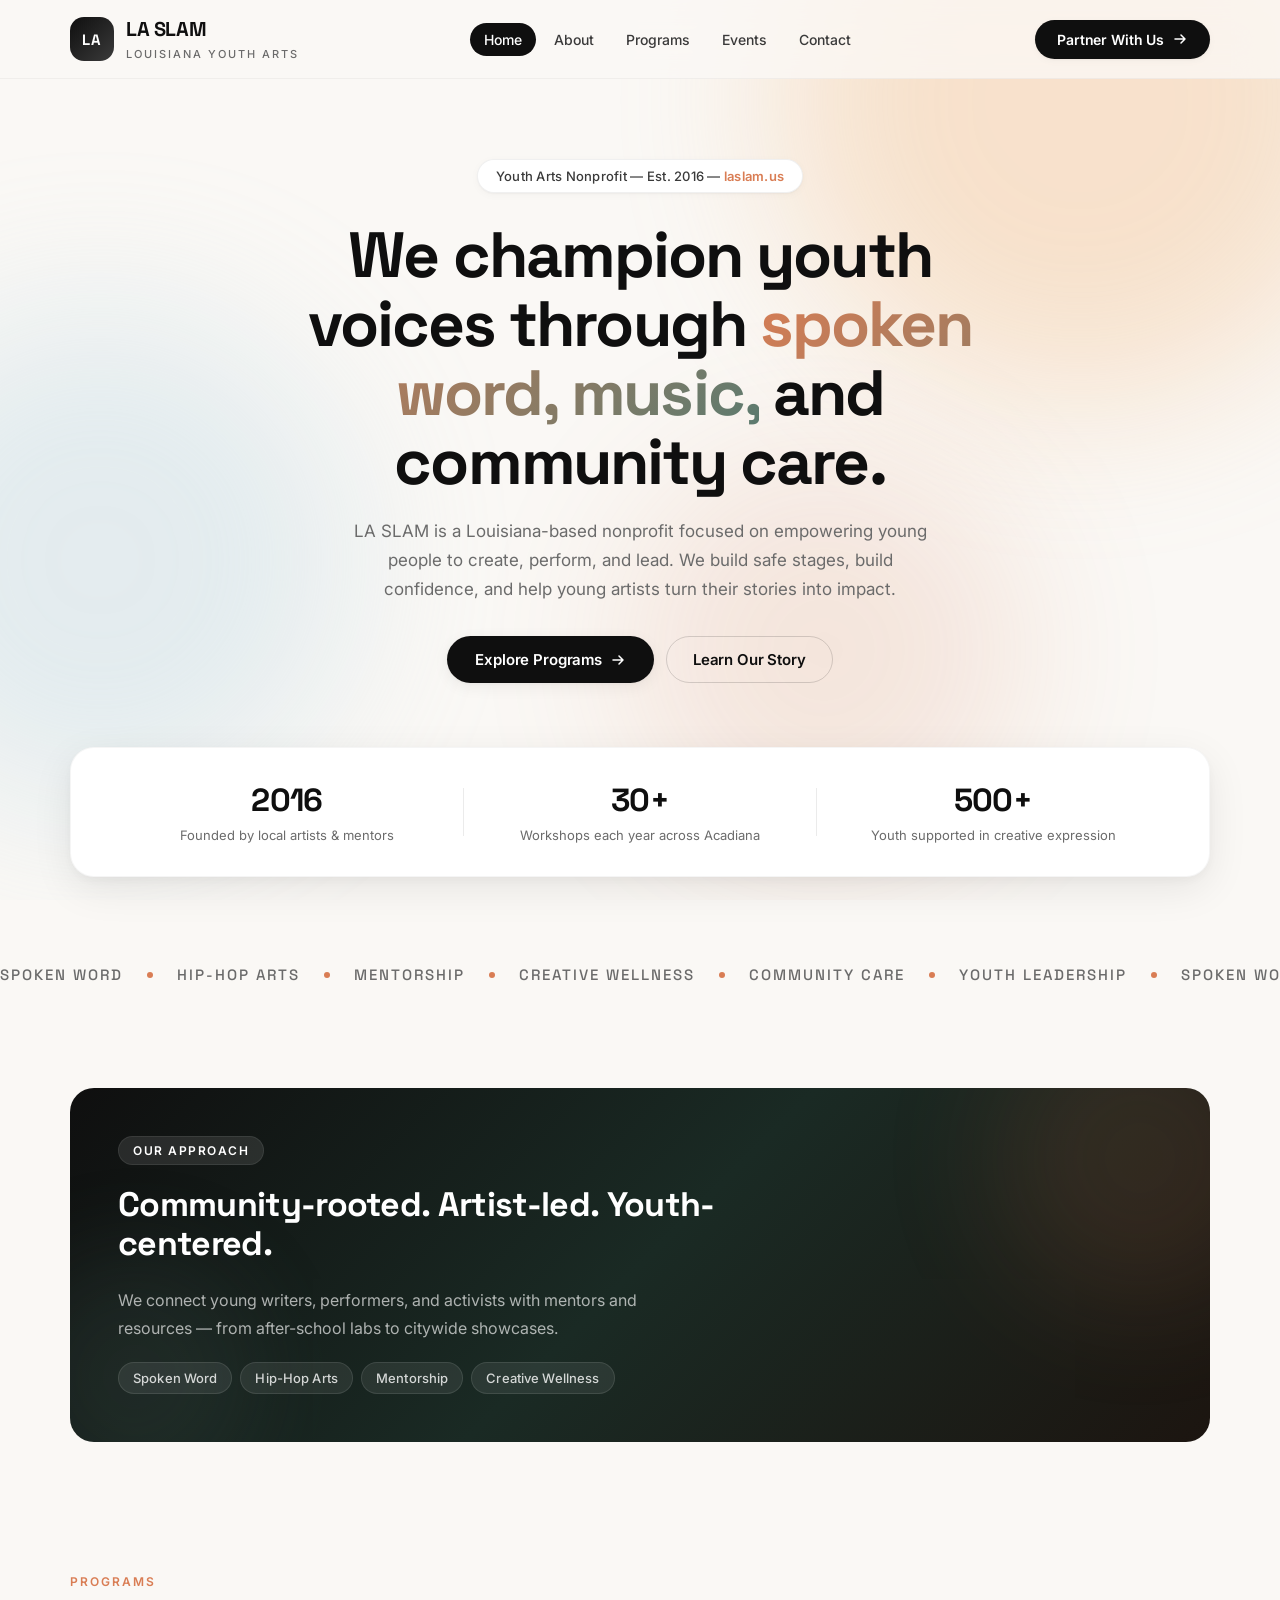
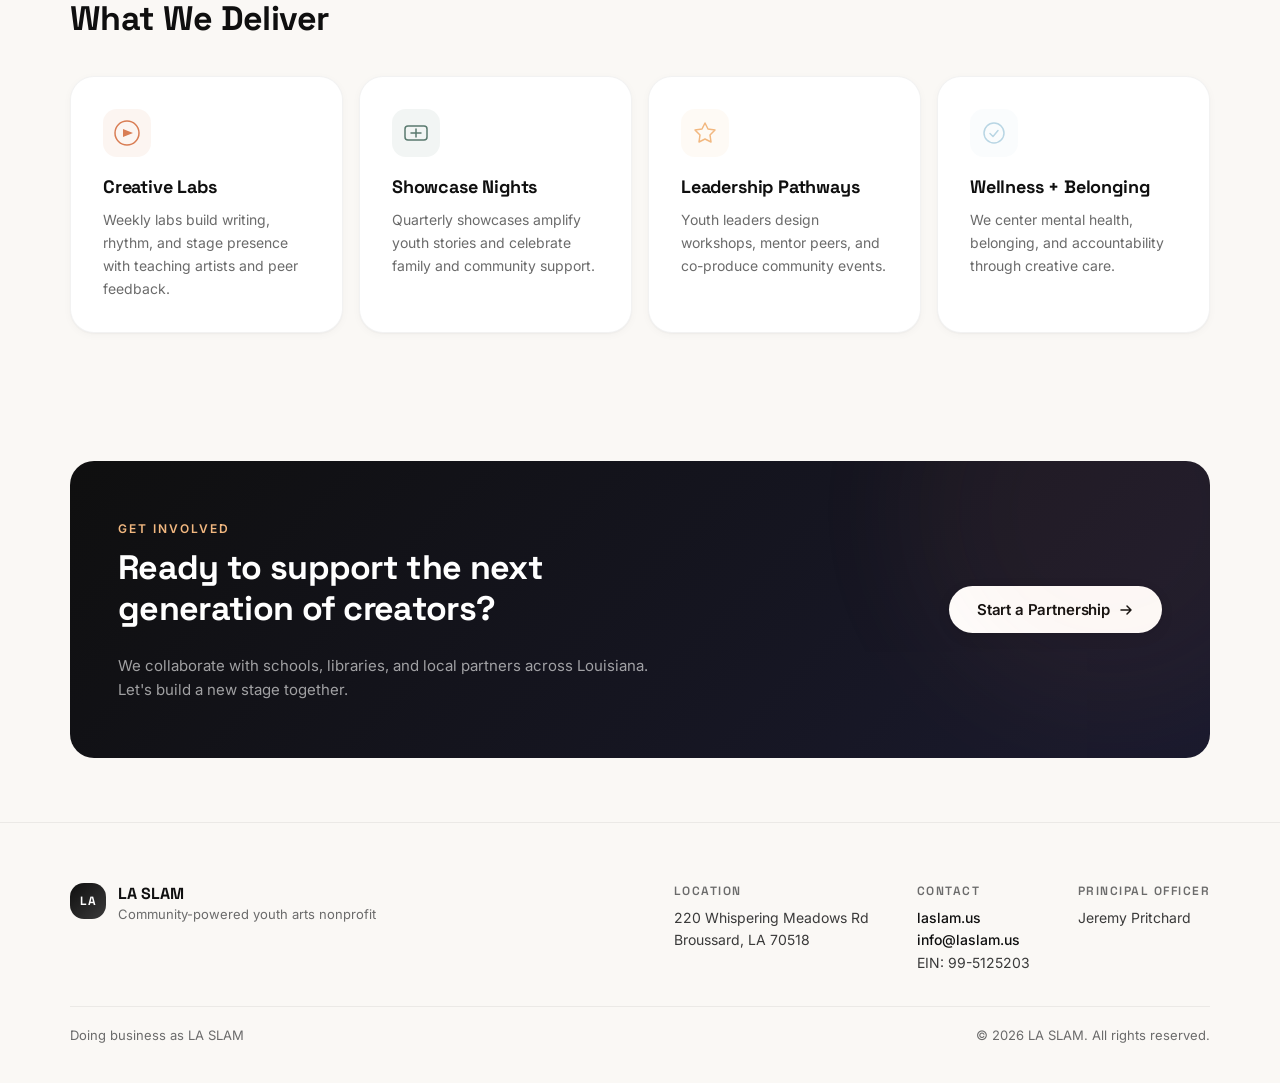
==== commit 4a964444: "feat: add external link to hero badge and footer for website visibility" ====
--- a/index.html
+++ b/index.html
@@ -51,7 +51,7 @@
       <!-- Hero -->
       <section class="hero">
         <div class="container hero-inner">
-          <div class="hero-badge reveal">Youth Arts Nonprofit &mdash; Est. 2016</div>
+          <div class="hero-badge reveal">Youth Arts Nonprofit &mdash; Est. 2016 &mdash; <a href="https://laslam.us" target="_blank" rel="noopener">laslam.us</a></div>
           <h2 class="hero-title reveal">
             We champion youth voices through
             <span class="text-gradient">spoken word, music,</span>
@@ -223,6 +223,7 @@
             </div>
             <div class="footer-col">
               <h5>Contact</h5>
+              <p><a href="https://laslam.us" target="_blank" rel="noopener">laslam.us</a></p>
               <p><a href="mailto:info@laslam.us">info@laslam.us</a></p>
               <p>EIN: 99-5125203</p>
             </div>
--- a/css/styles.css
+++ b/css/styles.css
@@ -265,6 +265,12 @@
   margin-bottom: 28px;
   box-shadow: var(--shadow-sm);
 }
+.hero-badge a {
+  font-weight: 600;
+  color: var(--accent);
+  transition: color 0.2s ease;
+}
+.hero-badge a:hover { color: var(--ink); }
 .hero-title {
   font-size: clamp(36px, 5.5vw, 64px);
   line-height: 1.08;
